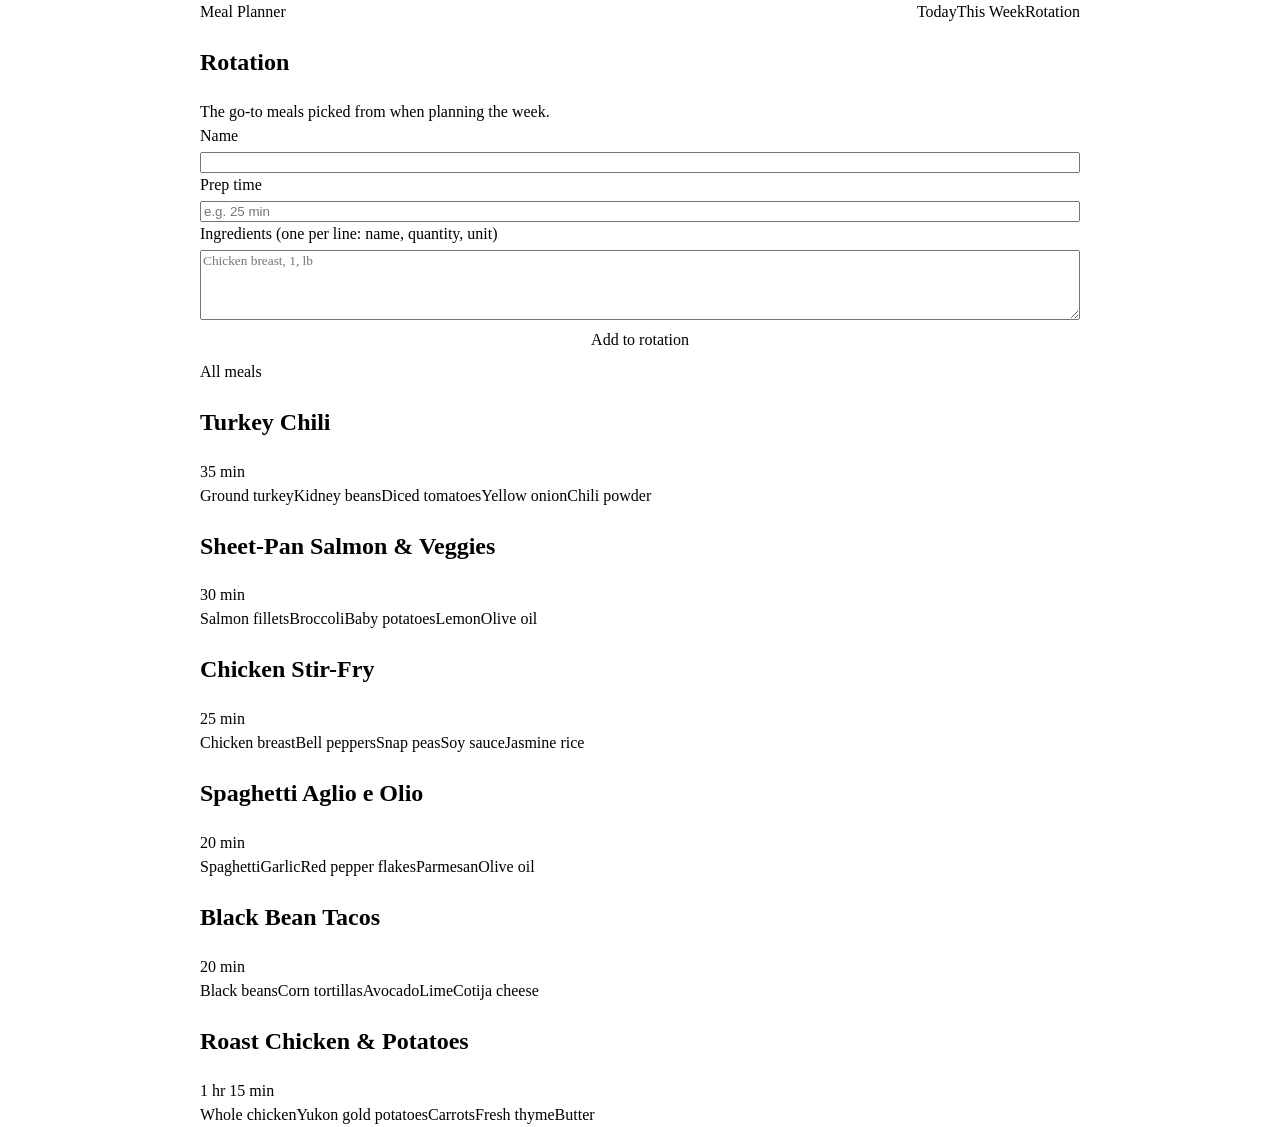
==== rotation.html @ 62a06504 "Build add-to-rotation flow (backlog item) Adds a Rotation screen listing all meals with a lightweigh" ====
<!DOCTYPE html>
<html lang="en">
<head>
<meta charset="utf-8">
<meta name="viewport" content="width=device-width, initial-scale=1">
<title>Rotation — Meal Planner</title>
<link rel="stylesheet" href="./styles/tokens.css">
<link rel="stylesheet" href="./styles/components.css">
<script src="./data/meals.js" defer></script>
<script src="./mealStore.js" defer></script>
<script src="./rotation.js" defer></script>
</head>
<body>
<div class="page">

  <header class="app-header">
    <span class="app-title">Meal Planner</span>
    <nav class="app-nav">
      <a href="./index.html" class="app-nav-link">Today</a>
      <a href="./weekly.html" class="app-nav-link">This Week</a>
      <a href="./rotation.html" class="app-nav-link app-nav-link-active">Rotation</a>
    </nav>
  </header>

  <section class="section" aria-labelledby="add-meal-heading">
    <h1 id="add-meal-heading" class="title-h1">Rotation</h1>
    <p class="section-desc">The go-to meals picked from when planning the week.</p>
    <form id="add-meal-form" class="card add-meal-form">
      <div class="form-field">
        <label class="label-eyebrow text-2xs" for="meal-name">Name</label>
        <input class="form-input" type="text" id="meal-name" name="name" required>
      </div>
      <div class="form-field">
        <label class="label-eyebrow text-2xs" for="meal-prep-time">Prep time</label>
        <input class="form-input" type="text" id="meal-prep-time" name="prepTime" placeholder="e.g. 25 min">
      </div>
      <div class="form-field">
        <label class="label-eyebrow text-2xs" for="meal-ingredients">Ingredients (one per line: name, quantity, unit)</label>
        <textarea class="form-input add-meal-ingredients" id="meal-ingredients" name="ingredients" rows="4" placeholder="Chicken breast, 1, lb"></textarea>
      </div>
      <button type="submit" class="btn btn-primary">Add to rotation</button>
    </form>
  </section>

  <section class="section" aria-labelledby="rotation-heading">
    <h2 id="rotation-heading" class="section-title">All meals</h2>
    <div id="rotation-list"></div>
  </section>

</div>
</body>
</html>
---- styles/components.css ----
/**
 * components.css
 *
 * Reusable component styles (buttons, cards, chips, status pills) plus
 * Meal Planner's page-specific styles. Kept together in a single file per
 * project preference for a simpler two-file split: tokens.css +
 * components.css — no separate per-page or per-component stylesheets.
 */
* { box-sizing: border-box; }
body {
  margin: 0;
  background: var(--color-gray-50);
  color: var(--color-black);
  font-family: var(--font-family-base);
  font-size: var(--font-size-base);
  line-height: 1.5;
}
:focus-visible {
  outline: 2px solid var(--color-primary);
  outline-offset: 2px;
  border-radius: 2px;
}
a {
  color: var(--color-primary);
}
a:hover {
  color: var(--color-primary-hover);
}

.page {
  max-width: 880px;
  margin: 0 auto;
  padding: var(--space-7) var(--space-4) var(--space-7);
}

/* -------------------------------------------------------------
 * App header
 * ----------------------------------------------------------- */
.app-header {
  display: flex;
  align-items: center;
  justify-content: space-between;
  padding: var(--space-3) 0 var(--space-5);
}
.app-title {
  font-size: var(--font-size-logo);
  font-weight: var(--font-weight-logo);
}
.app-nav {
  display: flex;
  gap: var(--space-4);
}
.app-nav-link {
  color: var(--color-gray-600);
  font-size: var(--font-size-sm);
  font-weight: var(--font-weight-semibold);
  text-decoration: none;
}
.app-nav-link:hover {
  color: var(--color-black);
}
.app-nav-link-active {
  color: var(--color-primary);
}

/* -------------------------------------------------------------
 * Section shell
 * ----------------------------------------------------------- */
.section {
  margin-bottom: var(--space-6);
}
.section-title {
  font-size: var(--font-size-h2);
  font-weight: var(--font-weight-h2);
  margin: 0 0 var(--space-1);
}
.section-desc {
  color: var(--color-gray-600);
  font-size: var(--font-size-sm);
  margin: 0 0 var(--space-3);
}

/* -------------------------------------------------------------
 * Today's meal card
 * ----------------------------------------------------------- */
.meal-card-time {
  background: var(--color-status-neutral-bg);
  color: var(--color-status-neutral-fg);
  font-weight: var(--font-weight-semibold);
}
.meal-card-empty {
  text-align: left;
}
.meal-card-empty-title {
  font-size: var(--font-size-h3);
  font-weight: var(--font-weight-h3);
  margin: 0 0 4px;
}
.meal-card-empty .btn {
  margin-top: var(--space-3);
}
.ingredient-list {
  display: flex;
  flex-wrap: wrap;
  gap: var(--space-2);
  margin-top: var(--space-3);
}
.ingredient-chip {
  background: var(--color-gray-100);
  color: var(--color-gray-700);
}

/* -------------------------------------------------------------
 * Add-meal form
 * ----------------------------------------------------------- */
.add-meal-form {
  display: flex;
  flex-direction: column;
  gap: var(--space-3);
}
.form-field {
  display: flex;
  flex-direction: column;
  gap: 4px;
}
.add-meal-ingredients {
  resize: vertical;
  font-family: inherit;
}

/* -------------------------------------------------------------
 * Weekly planner day row
 * ----------------------------------------------------------- */
.week-day-row {
  display: flex;
  align-items: center;
  justify-content: space-between;
  gap: var(--space-3);
}
.week-day-row-info {
  display: flex;
  flex-direction: column;
  gap: 2px;
}
.week-day-select {
  flex-shrink: 0;
  width: 200px;
}

/* -------------------------------------------------------------
 * Cat food task card
 * ----------------------------------------------------------- */
.cat-food-tag {
  background: var(--color-status-warning-bg);
  color: var(--color-status-warning-fg);
  font-weight: var(--font-weight-semibold);
  margin-bottom: var(--space-2);
}

/* -------------------------------------------------------------
 * Buttons
 * ----------------------------------------------------------- */
.btn-row {
  display: flex;
  flex-wrap: wrap;
  gap: var(--space-3);
  align-items: center;
}
.btn {
  display: inline-flex;
  align-items: center;
  justify-content: center;
  border-radius: var(--radius-pill);
  padding: 10px 22px;
  font-family: inherit;
  font-size: var(--font-size-sm);
  font-weight: var(--font-weight-semibold);
  cursor: pointer;
  border: 1px solid transparent;
}
.btn-primary {
  background: var(--color-primary);
  color: var(--color-white);
}
.btn-secondary {
  background: var(--color-white);
  color: var(--color-black);
  border-color: var(--color-border-default);
}

/* -------------------------------------------------------------
 * Status pill — for future pantry low-stock/expired flags, etc.
 * ----------------------------------------------------------- */
.status-pill {
  display: inline-flex;
  align-items: center;
  border-radius: var(--radius-pill);
  padding: 3px 10px;
  font-size: var(--font-size-xs);
  font-weight: var(--font-weight-semibold);
}
.status-pill-success { background: var(--color-status-success-bg); color: var(--color-status-success-fg); }
.status-pill-warning { background: var(--color-status-warning-bg); color: var(--color-status-warning-fg); }
.status-pill-danger { background: var(--color-status-danger-bg); color: var(--color-status-danger-fg); }
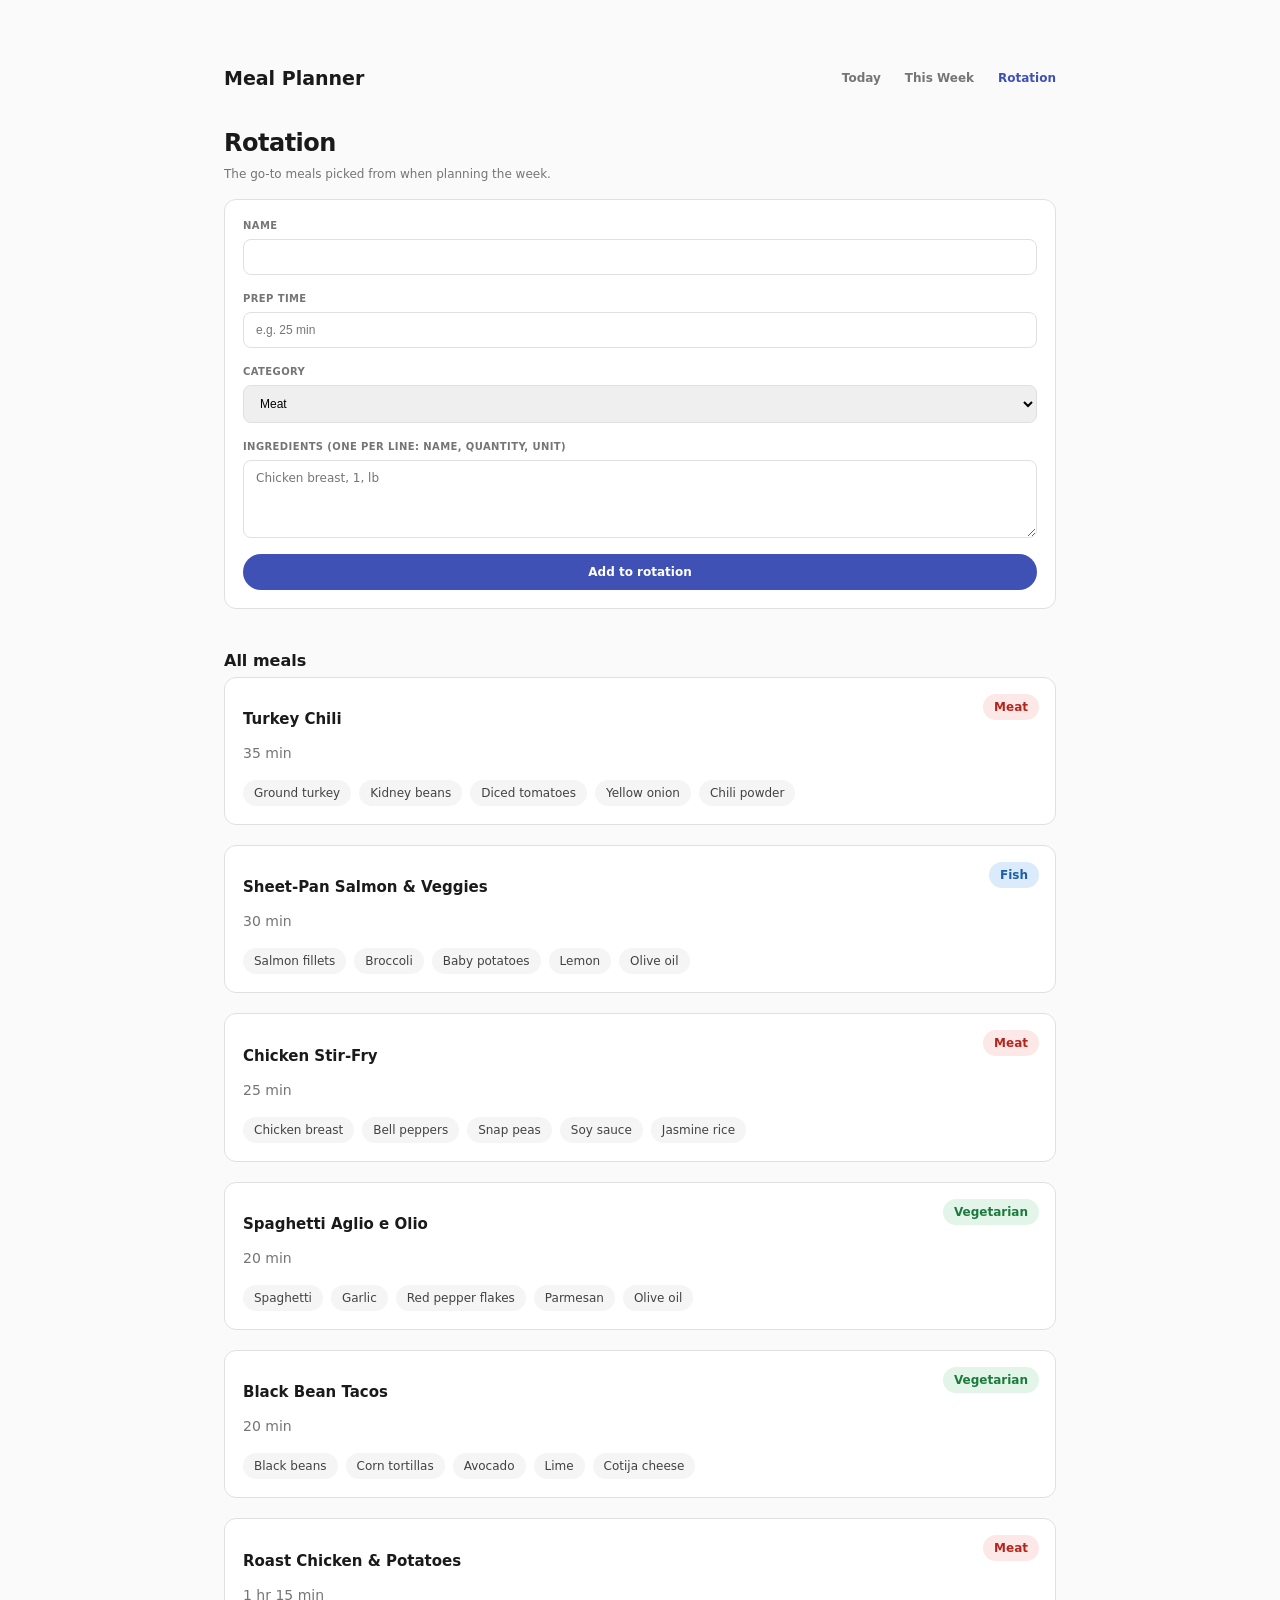
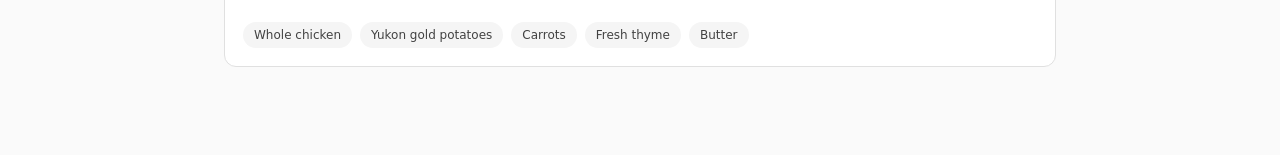
==== commit e3440fb1: "Add meat/fish/vegetarian tags to meals, positioned in card corner Each meal now carries a category (" ====
--- a/rotation.html
+++ b/rotation.html
@@ -8,6 +8,7 @@
 <link rel="stylesheet" href="./styles/components.css">
 <script src="./data/meals.js" defer></script>
 <script src="./mealStore.js" defer></script>
+<script src="./mealTags.js" defer></script>
 <script src="./rotation.js" defer></script>
 </head>
 <body>
@@ -35,6 +36,14 @@
         <input class="form-input" type="text" id="meal-prep-time" name="prepTime" placeholder="e.g. 25 min">
       </div>
       <div class="form-field">
+        <label class="label-eyebrow text-2xs" for="meal-category">Category</label>
+        <select class="form-input" id="meal-category" name="category">
+          <option value="meat">Meat</option>
+          <option value="fish">Fish</option>
+          <option value="vegetarian">Vegetarian</option>
+        </select>
+      </div>
+      <div class="form-field">
         <label class="label-eyebrow text-2xs" for="meal-ingredients">Ingredients (one per line: name, quantity, unit)</label>
         <textarea class="form-input add-meal-ingredients" id="meal-ingredients" name="ingredients" rows="4" placeholder="Chicken breast, 1, lb"></textarea>
       </div>
--- a/styles/tokens.css
+++ b/styles/tokens.css
@@ -0,0 +1,259 @@
+/* Design tokens — starting point.
+ * This file is a generic, Material-Design-adjacent token set meant to be
+ * swapped out per product: replace the color scale, font stack, and radius
+ * values below with your brand's own, but keep the custom-property names
+ * (--color-*, --space-*, --font-*, --radius-*) so shared style-builder
+ * functions and components stay a drop-in fit. No framework/bundler
+ * required — this is plain CSS loaded via <link>.
+ */
+:root {
+  /* Font stack — system-ui is used by default so the boilerplate renders
+     correctly with zero extra downloads. Swap in a webfont (e.g. via
+     @font-face or a <link> to Google Fonts) and update this variable to
+     match your product's type identity. */
+  --font-family-base: system-ui, -apple-system, "Segoe UI", Roboto, Inter, Helvetica, Arial, sans-serif;
+
+  /* Core neutral color — the default UI text/surface color. Swap for your
+     brand's ink color; keep it dark enough for AA contrast on white. */
+  --color-black: #1A1A1A;
+  --color-white: #FFFFFF;
+
+  /* Primary — the default interactive/action color (buttons, links, focus
+     rings). A neutral indigo/blue placeholder; replace with your brand color. */
+  --color-primary: #3F51B5;
+  --color-primary-hover: #303F9F;
+  --color-primary-dark: #1A237E;
+
+  /* Neutral gray ramp — used for borders, muted text, and surfaces. */
+  --color-gray-50: #FAFAFA;
+  --color-gray-100: #F5F5F5;
+  --color-gray-200: #E0E0E0;
+  --color-gray-300: #BDBDBD;
+  --color-gray-600: #757575;
+  --color-gray-700: #424242;
+
+  /* Semantic status colors (background / foreground pairs) — success,
+     warning, danger. Use these instead of ad hoc greens/reds/ambers. */
+  --color-status-success-bg: #E3F5E9;
+  --color-status-success-fg: #1B7A3E;
+  --color-status-warning-bg: #FFF3DE;
+  --color-status-warning-fg: #99650A;
+  --color-status-danger-bg: #FCE8E6;
+  --color-status-danger-fg: #B3261E;
+  --color-status-info-bg: #DCEBFC;
+  --color-status-info-fg: #1D5FA8;
+  --color-status-neutral-bg: #F5F5F5;
+  --color-status-neutral-fg: #757575;
+
+  /* 8px spacing scale */
+  --space-1: 4px;
+  --space-2: 8px;
+  --space-3: 16px;
+  --space-4: 24px;
+  --space-5: 32px;
+  --space-6: 40px;
+  --space-7: 48px;
+
+  /* Body-text type scale */
+  --font-size-2xs: 10px;
+  --font-size-xs: 11px;
+  --font-size-sm: 12px;
+  --font-size-base: 14px;
+  --font-size-md: 15px;
+  --font-size-lg: 19px;
+
+  /* Display type scale — large one-off numerals (KPI values, hero stats). */
+  --font-size-16: 16px;
+  --font-size-18: 18px;
+  --font-size-22: 22px;
+  --font-size-24: 24px;
+  --font-size-28: 28px;
+  --font-size-30: 30px;
+  --font-size-32: 32px;
+
+  /* Font weight scale */
+  --font-weight-regular: 400;
+  --font-weight-medium: 500;
+  --font-weight-semibold: 600;
+  --font-weight-bold: 700;
+  --font-weight-heavy: 800;
+
+  /* Heading/body typographic roles — the actual named hierarchy (h1/h2/h3/body).
+     Aliased onto the raw scale above so there's one place that defines "what size
+     is a page title" vs. "what size is 24px" — use these for real heading/paragraph
+     elements; keep using the raw --font-size-* scale for non-heading text (chips,
+     buttons, table cells, badges) where a heading role doesn't apply. */
+  --font-size-h1: var(--font-size-24);
+  --font-weight-h1: var(--font-weight-heavy);
+  --font-size-h2: var(--font-size-16);
+  --font-weight-h2: var(--font-weight-bold);
+  --font-size-h3: var(--font-size-md);
+  --font-weight-h3: var(--font-weight-bold);
+  --font-size-body-lead: var(--font-size-base);
+  --font-size-body: var(--font-size-sm);
+  --font-weight-body: var(--font-weight-regular);
+  --font-size-logo: var(--font-size-lg);
+  --font-weight-logo: var(--font-weight-bold);
+
+  /* Border radius */
+  --radius-page: 12px;
+  --radius-inline: 8px;
+  --radius-pill: 999px;
+  --radius-circle: 50%;
+
+  /* Default hairline border color */
+  --color-border-default: var(--color-gray-200);
+
+  /* Motion — kept short and consistent; used for hover/focus/press feedback
+     and enter animations (side sheets, sheet overlays). */
+  --transition-fast: 140ms ease;
+  --transition-base: 200ms cubic-bezier(0.16, 1, 0.3, 1);
+}
+
+/* ---------------------------------------------------------------------
+ * Layout utilities
+ * ------------------------------------------------------------------- */
+.flex-row { display: flex; align-items: center; }
+.flex-row-between { display: flex; align-items: center; justify-content: space-between; }
+.flex-col { display: flex; flex-direction: column; }
+.flex-shrink-0 { flex-shrink: 0; }
+.inline-flex { display: inline-flex; }
+.text-muted { color: var(--color-gray-600); }
+.text-default { color: var(--color-black); }
+
+.gap-6 { gap: 6px; }
+.gap-8 { gap: var(--space-2); }
+.gap-10 { gap: 10px; }
+.gap-12 { gap: 12px; }
+
+/* ---------------------------------------------------------------------
+ * Card
+ * ------------------------------------------------------------------- */
+.card {
+  position: relative;
+  background: var(--color-white);
+  border: 1px solid var(--color-border-default);
+  border-radius: var(--radius-page);
+  padding: 18px;
+  margin-bottom: 20px;
+  transition: border-color var(--transition-fast);
+}
+.card:hover {
+  border-color: var(--color-gray-300);
+}
+
+/* ---------------------------------------------------------------------
+ * Chip / pill / badge shape — pair with the status bg+fg token pairs
+ * above for color; this class only sets the shape.
+ * ------------------------------------------------------------------- */
+.chip-pill {
+  display: inline-flex;
+  align-items: center;
+  border-radius: var(--radius-pill);
+  padding: 4px 11px;
+  font-size: var(--font-size-sm);
+}
+
+/* ---------------------------------------------------------------------
+ * Eyebrow label (uppercase section/field label)
+ * ------------------------------------------------------------------- */
+.label-eyebrow {
+  display: block;
+  color: var(--color-gray-600);
+  font-weight: var(--font-weight-semibold);
+  text-transform: uppercase;
+  letter-spacing: 0.04em;
+  margin-bottom: 2px;
+}
+.label-eyebrow.text-2xs { font-size: var(--font-size-2xs); }
+.label-eyebrow.text-sm { font-size: var(--font-size-sm); }
+
+/* ---------------------------------------------------------------------
+ * Form input
+ * ------------------------------------------------------------------- */
+.form-input {
+  border: 1px solid var(--color-border-default);
+  border-radius: var(--radius-inline);
+  padding: 10px 12px;
+  font-size: var(--font-size-sm);
+  transition: border-color var(--transition-fast);
+}
+.form-input:focus {
+  border-color: var(--color-primary);
+  outline: none;
+}
+
+/* ---------------------------------------------------------------------
+ * Headings
+ * ------------------------------------------------------------------- */
+.title-h1 {
+  font-size: var(--font-size-h1);
+  font-weight: var(--font-weight-h1);
+  margin: 0 0 4px 0;
+  letter-spacing: -0.5px;
+}
+.title-h2 {
+  font-size: var(--font-size-h2);
+  font-weight: var(--font-weight-h2);
+}
+.title-h3 {
+  font-size: var(--font-size-h3);
+  font-weight: var(--font-weight-h3);
+}
+
+/* ---------------------------------------------------------------------
+ * Round icon button (32x32)
+ * ------------------------------------------------------------------- */
+.btn-icon-round {
+  display: flex;
+  align-items: center;
+  justify-content: center;
+  width: 32px;
+  height: 32px;
+  border: 1px solid var(--color-border-default);
+  border-radius: var(--radius-pill);
+  cursor: pointer;
+  transition: border-color var(--transition-fast), transform var(--transition-fast);
+}
+.btn-icon-round:hover {
+  border-color: var(--color-gray-300);
+}
+.btn-icon-round:active {
+  transform: scale(0.93);
+}
+
+/* ---------------------------------------------------------------------
+ * Sidebar nav item
+ * ------------------------------------------------------------------- */
+.sidebar-item {
+  display: flex;
+  align-items: center;
+  gap: 12px;
+  padding: 12px 8px;
+  font-weight: var(--font-weight-semibold);
+  cursor: pointer;
+}
+
+/* ---------------------------------------------------------------------
+ * Motion — global interactive feedback and panel enter animation.
+ * Deliberately restrained: opacity/border/transform only, no drop
+ * shadows.
+ * ------------------------------------------------------------------- */
+button {
+  transition: transform var(--transition-fast), opacity var(--transition-fast);
+}
+button:not(:disabled):hover {
+  opacity: 0.82;
+}
+button:not(:disabled):active {
+  transform: scale(0.97);
+  opacity: 1;
+}
+button:disabled {
+  cursor: not-allowed;
+}
+
+@keyframes panel-slide-in {
+  from { transform: translateX(16px); opacity: 0; }
+  to { transform: translateX(0); opacity: 1; }
+}
--- a/styles/components.css
+++ b/styles/components.css
@@ -83,10 +83,8 @@
 /* -------------------------------------------------------------
  * Today's meal card
  * ----------------------------------------------------------- */
-.meal-card-time {
-  background: var(--color-status-neutral-bg);
-  color: var(--color-status-neutral-fg);
-  font-weight: var(--font-weight-semibold);
+.meal-card-preptime {
+  margin: 0;
 }
 .meal-card-empty {
   text-align: left;
@@ -111,6 +109,30 @@
 }
 
 /* -------------------------------------------------------------
+ * Meal category tags
+ * ----------------------------------------------------------- */
+.meal-tag {
+  font-weight: var(--font-weight-semibold);
+}
+.meal-tag-corner {
+  position: absolute;
+  top: var(--space-3);
+  right: var(--space-3);
+}
+.meal-tag-meat {
+  background: var(--color-status-danger-bg);
+  color: var(--color-status-danger-fg);
+}
+.meal-tag-fish {
+  background: var(--color-status-info-bg);
+  color: var(--color-status-info-fg);
+}
+.meal-tag-vegetarian {
+  background: var(--color-status-success-bg);
+  color: var(--color-status-success-fg);
+}
+
+/* -------------------------------------------------------------
  * Add-meal form
  * ----------------------------------------------------------- */
 .add-meal-form {
@@ -141,6 +163,12 @@
   display: flex;
   flex-direction: column;
   gap: 2px;
+}
+.week-day-row-right {
+  display: flex;
+  align-items: center;
+  gap: var(--space-3);
+  flex-shrink: 0;
 }
 .week-day-select {
   flex-shrink: 0;
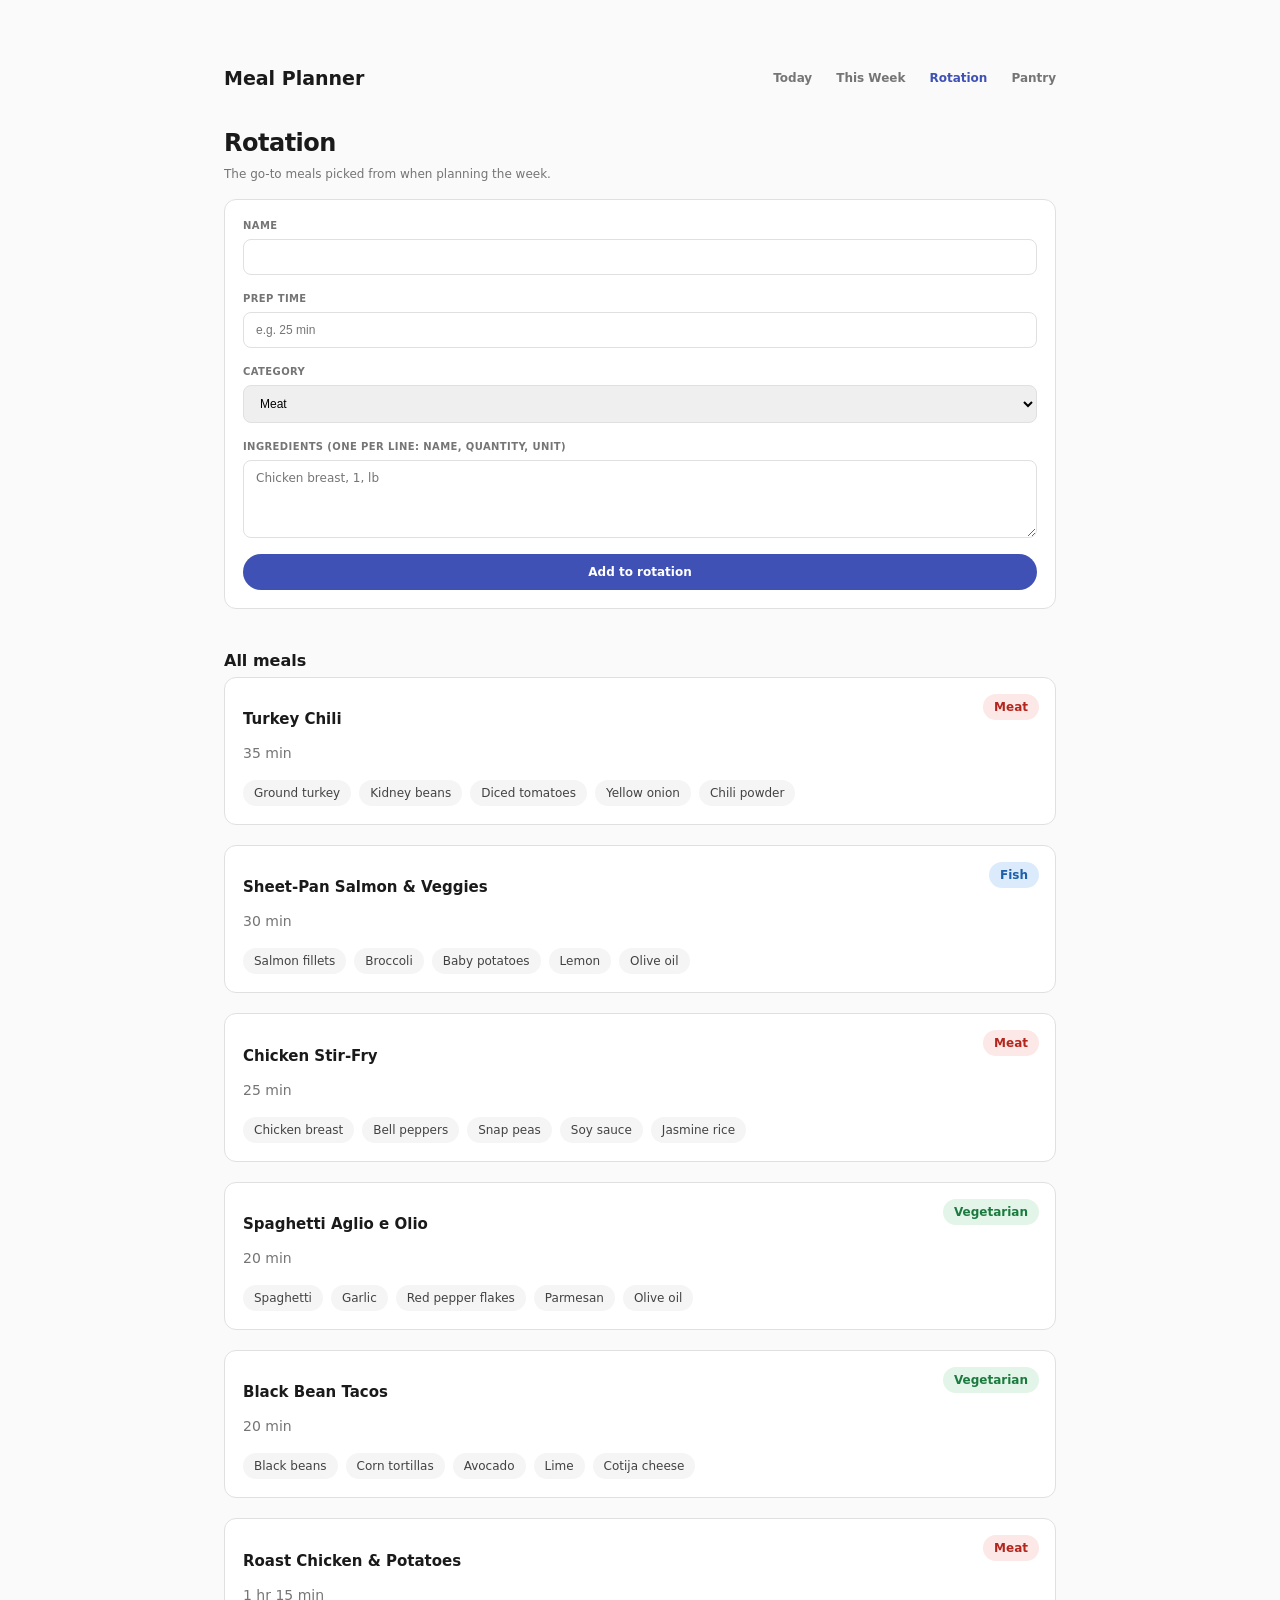
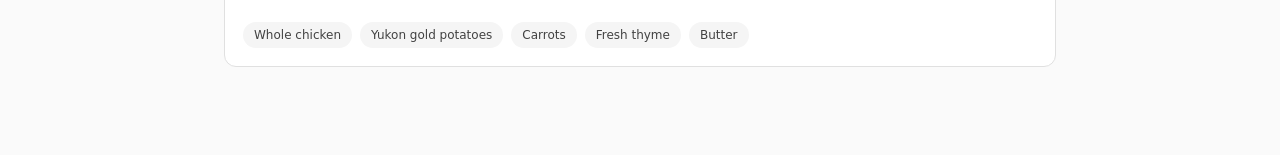
==== commit 0a2f1a82: "Build pantry screen (backlog item) Adds a Pantry screen listing on-hand staples with computed status" ====
--- a/rotation.html
+++ b/rotation.html
@@ -20,6 +20,7 @@
       <a href="./index.html" class="app-nav-link">Today</a>
       <a href="./weekly.html" class="app-nav-link">This Week</a>
       <a href="./rotation.html" class="app-nav-link app-nav-link-active">Rotation</a>
+      <a href="./pantry.html" class="app-nav-link">Pantry</a>
     </nav>
   </header>
 
--- a/styles/components.css
+++ b/styles/components.css
@@ -131,6 +131,10 @@
   background: var(--color-status-success-bg);
   color: var(--color-status-success-fg);
 }
+.meal-tag-catfood {
+  background: var(--color-status-warning-bg);
+  color: var(--color-status-warning-fg);
+}
 
 /* -------------------------------------------------------------
  * Add-meal form
@@ -159,16 +163,19 @@
   justify-content: space-between;
   gap: var(--space-3);
 }
-.week-day-row-info {
-  display: flex;
-  flex-direction: column;
-  gap: 2px;
-}
-.week-day-row-right {
-  display: flex;
-  align-items: center;
-  gap: var(--space-3);
+.week-day-label {
+  display: flex;
+  align-items: baseline;
+  gap: var(--space-2);
+  margin: 0;
+  font-size: var(--font-size-h3);
+  font-weight: var(--font-weight-h3);
+}
+.week-day-name {
   flex-shrink: 0;
+}
+.week-day-meal {
+  font-weight: var(--font-weight-regular);
 }
 .week-day-select {
   flex-shrink: 0;
@@ -176,13 +183,13 @@
 }
 
 /* -------------------------------------------------------------
- * Cat food task card
- * ----------------------------------------------------------- */
-.cat-food-tag {
-  background: var(--color-status-warning-bg);
-  color: var(--color-status-warning-fg);
-  font-weight: var(--font-weight-semibold);
-  margin-bottom: var(--space-2);
+ * Pantry item
+ * ----------------------------------------------------------- */
+.pantry-item-status-row {
+  display: flex;
+  flex-wrap: wrap;
+  gap: var(--space-2);
+  margin-top: var(--space-2);
 }
 
 /* -------------------------------------------------------------
